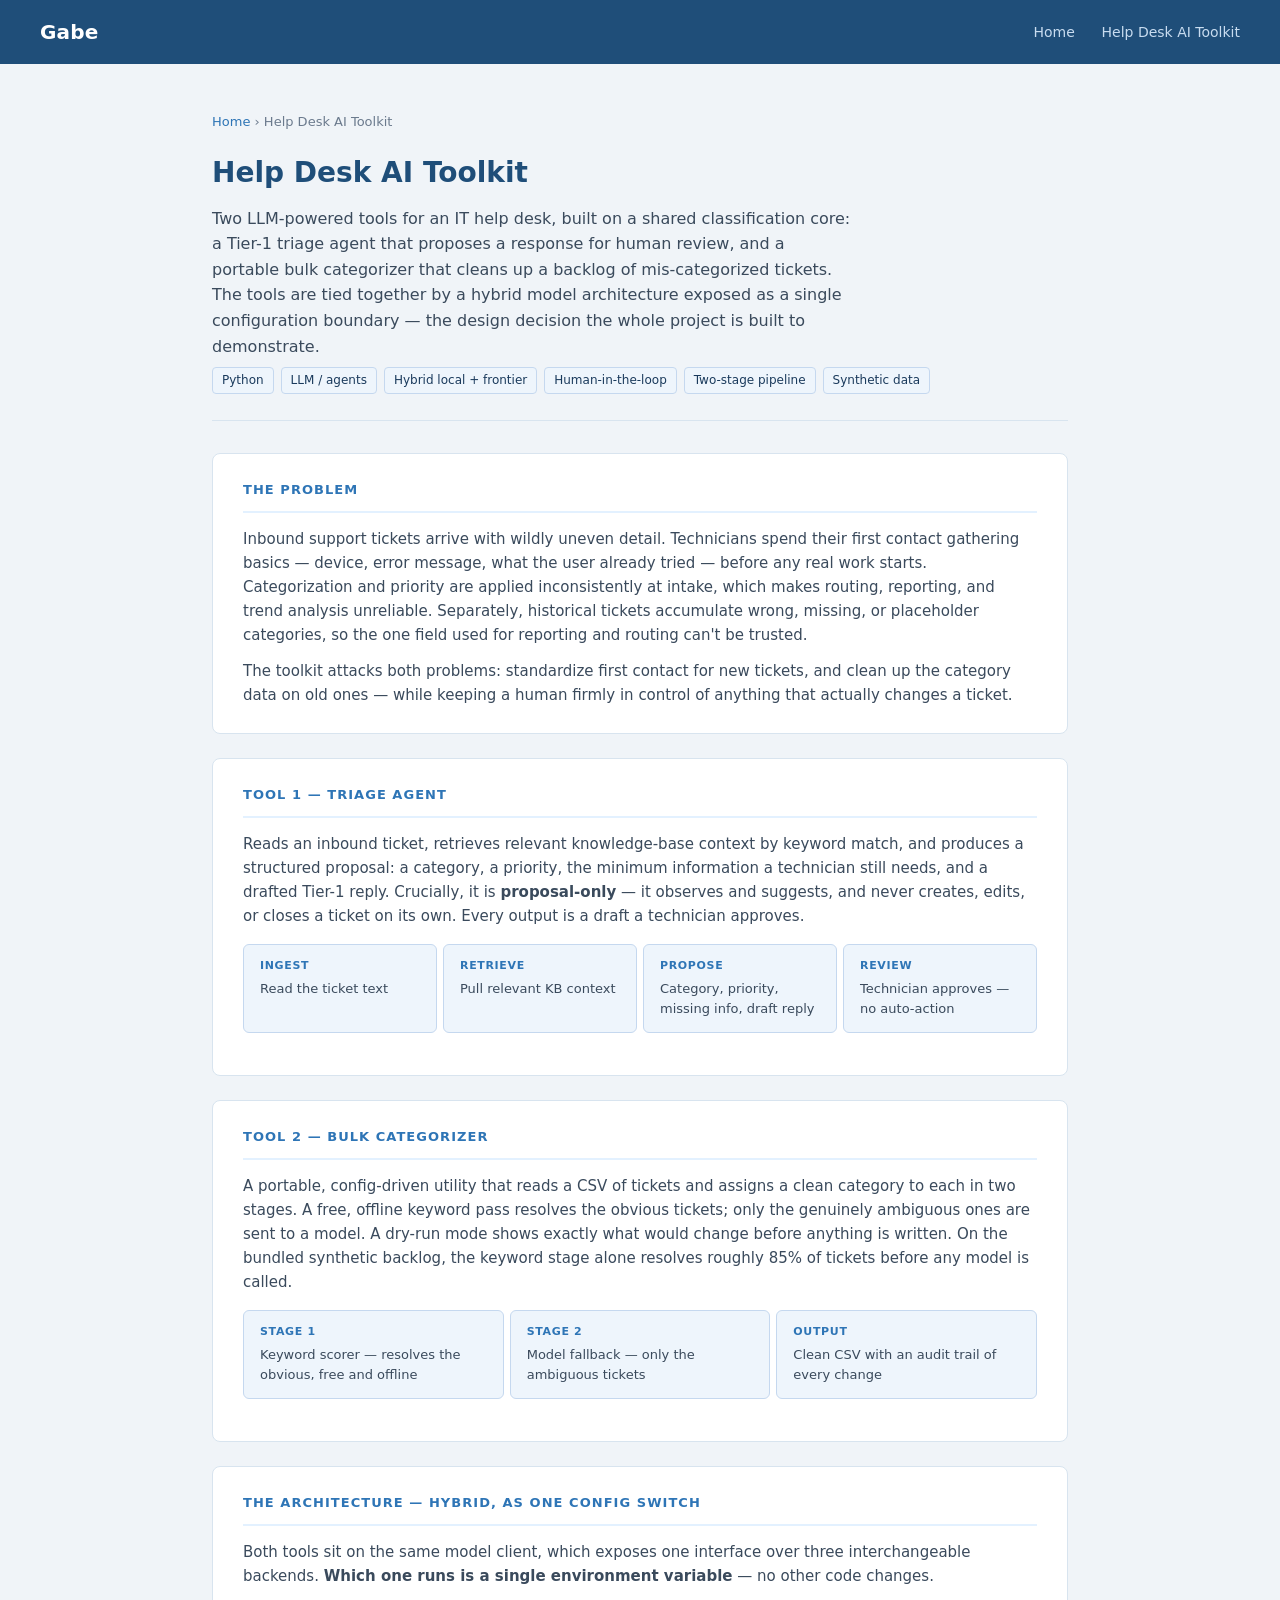
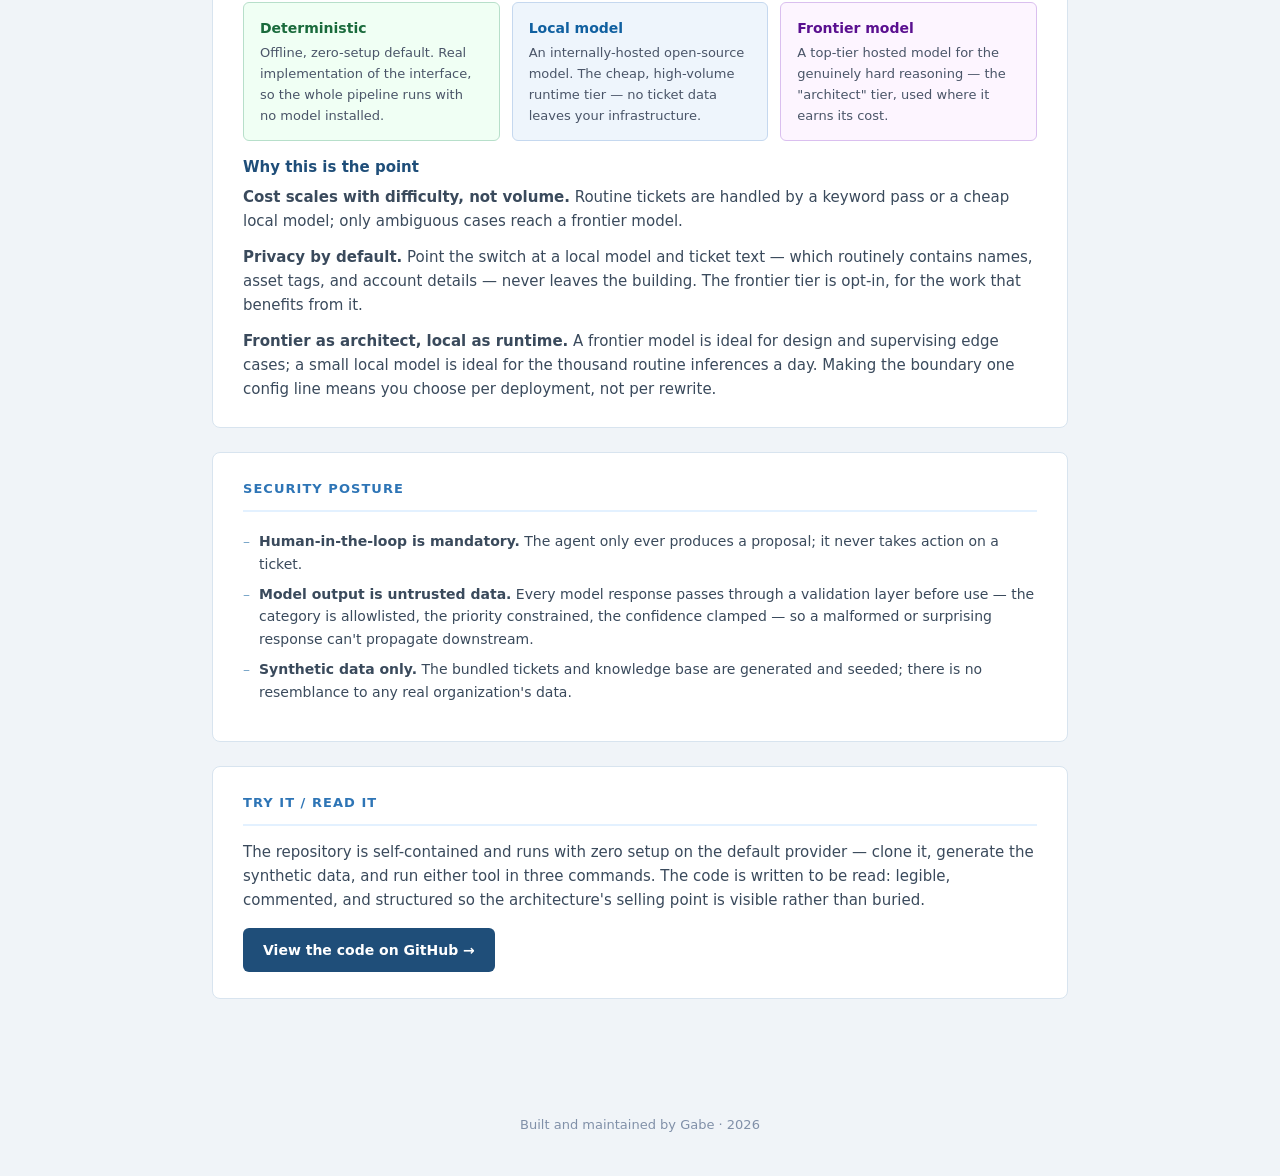
==== helpdesk-toolkit.html @ 7705eb79 "Clean-room portfolio site: landing + Help Desk AI Toolkit writeup" ====
<!DOCTYPE html>
<html lang="en">
<head>
<meta charset="UTF-8">
<meta name="viewport" content="width=device-width, initial-scale=1.0">
<meta name="description" content="Help Desk AI Toolkit — LLM-powered Tier-1 ticket triage and bulk categorization with a hybrid local/frontier model architecture.">
<title>Help Desk AI Toolkit — Gabe</title>
<link rel="stylesheet" href="assets/style.css">
</head>
<body>

<header class="site-header">
  <div class="brand">Gabe</div>
  <nav>
    <a href="index.html">Home</a>
    <a href="helpdesk-toolkit.html">Help Desk AI Toolkit</a>
  </nav>
</header>

<main class="wrap">

  <div class="breadcrumb"><a href="index.html">Home</a> &rsaquo; Help Desk AI Toolkit</div>

  <div class="page-hero">
    <h1>Help Desk AI Toolkit</h1>
    <p class="summary">
      Two LLM-powered tools for an IT help desk, built on a shared classification core:
      a Tier-1 triage agent that proposes a response for human review, and a portable
      bulk categorizer that cleans up a backlog of mis-categorized tickets. The tools are
      tied together by a hybrid model architecture exposed as a single configuration
      boundary &mdash; the design decision the whole project is built to demonstrate.
    </p>
    <div class="tags">
      <span class="tag">Python</span>
      <span class="tag">LLM / agents</span>
      <span class="tag">Hybrid local + frontier</span>
      <span class="tag">Human-in-the-loop</span>
      <span class="tag">Two-stage pipeline</span>
      <span class="tag">Synthetic data</span>
    </div>
  </div>

  <div class="section">
    <div class="section-title">The Problem</div>
    <p>
      Inbound support tickets arrive with wildly uneven detail. Technicians spend their
      first contact gathering basics &mdash; device, error message, what the user already
      tried &mdash; before any real work starts. Categorization and priority are applied
      inconsistently at intake, which makes routing, reporting, and trend analysis
      unreliable. Separately, historical tickets accumulate wrong, missing, or placeholder
      categories, so the one field used for reporting and routing can't be trusted.
    </p>
    <p>
      The toolkit attacks both problems: standardize first contact for new tickets, and
      clean up the category data on old ones &mdash; while keeping a human firmly in
      control of anything that actually changes a ticket.
    </p>
  </div>

  <div class="section">
    <div class="section-title">Tool 1 &mdash; Triage Agent</div>
    <p>
      Reads an inbound ticket, retrieves relevant knowledge-base context by keyword match,
      and produces a structured proposal: a category, a priority, the minimum information a
      technician still needs, and a drafted Tier-1 reply. Crucially, it is
      <strong>proposal-only</strong> &mdash; it observes and suggests, and never creates,
      edits, or closes a ticket on its own. Every output is a draft a technician approves.
    </p>
    <div class="pipeline">
      <div class="pipe-step"><div class="step-label">Ingest</div><div class="step-desc">Read the ticket text</div></div>
      <div class="pipe-step"><div class="step-label">Retrieve</div><div class="step-desc">Pull relevant KB context</div></div>
      <div class="pipe-step"><div class="step-label">Propose</div><div class="step-desc">Category, priority, missing info, draft reply</div></div>
      <div class="pipe-step"><div class="step-label">Review</div><div class="step-desc">Technician approves &mdash; no auto-action</div></div>
    </div>
  </div>

  <div class="section">
    <div class="section-title">Tool 2 &mdash; Bulk Categorizer</div>
    <p>
      A portable, config-driven utility that reads a CSV of tickets and assigns a clean
      category to each in two stages. A free, offline keyword pass resolves the obvious
      tickets; only the genuinely ambiguous ones are sent to a model. A dry-run mode shows
      exactly what would change before anything is written. On the bundled synthetic
      backlog, the keyword stage alone resolves roughly 85% of tickets before any model is
      called.
    </p>
    <div class="pipeline">
      <div class="pipe-step"><div class="step-label">Stage 1</div><div class="step-desc">Keyword scorer &mdash; resolves the obvious, free and offline</div></div>
      <div class="pipe-step"><div class="step-label">Stage 2</div><div class="step-desc">Model fallback &mdash; only the ambiguous tickets</div></div>
      <div class="pipe-step"><div class="step-label">Output</div><div class="step-desc">Clean CSV with an audit trail of every change</div></div>
    </div>
  </div>

  <div class="section">
    <div class="section-title">The Architecture &mdash; Hybrid, as One Config Switch</div>
    <p>
      Both tools sit on the same model client, which exposes one interface over three
      interchangeable backends. <strong>Which one runs is a single environment
      variable</strong> &mdash; no other code changes.
    </p>
    <div class="tiers">
      <div class="tier tier-mock">
        <div class="tier-name">Deterministic</div>
        <div class="tier-use">Offline, zero-setup default. Real implementation of the interface, so the whole pipeline runs with no model installed.</div>
      </div>
      <div class="tier tier-local">
        <div class="tier-name">Local model</div>
        <div class="tier-use">An internally-hosted open-source model. The cheap, high-volume runtime tier &mdash; no ticket data leaves your infrastructure.</div>
      </div>
      <div class="tier tier-frontier">
        <div class="tier-name">Frontier model</div>
        <div class="tier-use">A top-tier hosted model for the genuinely hard reasoning &mdash; the "architect" tier, used where it earns its cost.</div>
      </div>
    </div>
    <h3>Why this is the point</h3>
    <p>
      <strong>Cost scales with difficulty, not volume.</strong> Routine tickets are handled
      by a keyword pass or a cheap local model; only ambiguous cases reach a frontier model.
    </p>
    <p>
      <strong>Privacy by default.</strong> Point the switch at a local model and ticket text
      &mdash; which routinely contains names, asset tags, and account details &mdash; never
      leaves the building. The frontier tier is opt-in, for the work that benefits from it.
    </p>
    <p>
      <strong>Frontier as architect, local as runtime.</strong> A frontier model is ideal
      for design and supervising edge cases; a small local model is ideal for the thousand
      routine inferences a day. Making the boundary one config line means you choose per
      deployment, not per rewrite.
    </p>
  </div>

  <div class="section">
    <div class="section-title">Security Posture</div>
    <ul>
      <li><strong>Human-in-the-loop is mandatory.</strong> The agent only ever produces a proposal; it never takes action on a ticket.</li>
      <li><strong>Model output is untrusted data.</strong> Every model response passes through a validation layer before use &mdash; the category is allowlisted, the priority constrained, the confidence clamped &mdash; so a malformed or surprising response can't propagate downstream.</li>
      <li><strong>Synthetic data only.</strong> The bundled tickets and knowledge base are generated and seeded; there is no resemblance to any real organization's data.</li>
    </ul>
  </div>

  <div class="section">
    <div class="section-title">Try It / Read It</div>
    <p>
      The repository is self-contained and runs with zero setup on the default provider
      &mdash; clone it, generate the synthetic data, and run either tool in three commands.
      The code is written to be read: legible, commented, and structured so the
      architecture's selling point is visible rather than buried.
    </p>
    <a class="repo-link" href="https://github.com/gareisin/helpdesk-ai-toolkit" target="_blank" rel="noopener">View the code on GitHub &rarr;</a>
  </div>

</main>

<footer class="site-footer">
  Built and maintained by Gabe &middot; <span id="year"></span>
</footer>

<script>
  document.getElementById('year').textContent = new Date().getFullYear();
</script>
</body>
</html>
---- assets/style.css ----
/* Portfolio theme — clean, professional, no external dependencies. */
*, *::before, *::after { box-sizing: border-box; margin: 0; padding: 0; }
body {
  font-family: 'Segoe UI', system-ui, Arial, sans-serif;
  background: #F0F4F8; color: #1A2332; font-size: 15px; line-height: 1.6;
}
a { color: #2E75B6; }

/* Header */
.site-header {
  background: #1F4E79; color: #fff; padding: 0 40px; height: 64px;
  display: flex; align-items: center; justify-content: space-between;
}
.site-header .brand { font-size: 20px; font-weight: 700; letter-spacing: 0.01em; }
.site-header nav a {
  color: #C8DCF0; text-decoration: none; font-size: 14px; margin-left: 22px;
}
.site-header nav a:hover { color: #fff; }

/* Layout */
.wrap { max-width: 920px; margin: 0 auto; padding: 48px 32px 64px; }

/* Hero */
.hero { margin-bottom: 40px; }
.hero h1 { font-size: 34px; font-weight: 700; color: #1F4E79; margin-bottom: 6px; }
.hero .tagline { font-size: 17px; color: #2E75B6; font-weight: 600; margin-bottom: 18px; }
.hero p.about { font-size: 16px; color: #3A4A5C; max-width: 660px; }

/* Contact row */
.contact { display: flex; flex-wrap: wrap; gap: 12px; margin-top: 22px; }
.contact a, .contact span.linkbtn {
  display: inline-flex; align-items: center; gap: 7px;
  background: #fff; border: 1px solid #D8E4EF; border-radius: 6px;
  padding: 9px 16px; font-size: 14px; font-weight: 600; color: #1F4E79;
  text-decoration: none; transition: box-shadow 0.15s, transform 0.15s;
  cursor: pointer;
}
.contact a:hover, .contact span.linkbtn:hover {
  box-shadow: 0 3px 12px rgba(31,78,121,0.14); transform: translateY(-1px);
}

/* Section heading */
.section-heading {
  font-size: 13px; font-weight: 700; text-transform: uppercase; letter-spacing: 0.08em;
  color: #6B7A8D; margin: 40px 0 16px; padding-bottom: 6px; border-bottom: 1px solid #E2EAF3;
}

/* Project card */
.project-grid { display: grid; grid-template-columns: 1fr; gap: 20px; }
.project-card {
  background: #fff; border: 1px solid #D8E4EF; border-radius: 8px; padding: 26px 28px;
  text-decoration: none; color: inherit; display: block;
  transition: box-shadow 0.15s, transform 0.15s;
}
.project-card:hover { box-shadow: 0 4px 16px rgba(31,78,121,0.13); transform: translateY(-2px); }
.project-card .card-title { font-size: 19px; font-weight: 700; color: #1F4E79; margin-bottom: 8px; }
.project-card .card-summary { font-size: 15px; color: #3A4A5C; margin-bottom: 14px; }
.project-card .card-link { font-size: 14px; color: #2E75B6; font-weight: 600; }

.tags { display: flex; flex-wrap: wrap; gap: 7px; margin-top: 8px; }
.tag {
  font-size: 12px; background: #EEF5FC; color: #1A3A5C; border: 1px solid #C5D8EF;
  border-radius: 4px; padding: 3px 9px;
}

/* Project detail page */
.breadcrumb { font-size: 13px; color: #6B7A8D; margin-bottom: 18px; }
.breadcrumb a { text-decoration: none; }
.breadcrumb a:hover { text-decoration: underline; }

.page-hero { border-bottom: 1px solid #D8E4EF; padding-bottom: 26px; margin-bottom: 32px; }
.page-hero h1 { font-size: 28px; font-weight: 700; color: #1F4E79; margin-bottom: 10px; }
.page-hero .summary { font-size: 16px; color: #3A4A5C; max-width: 640px; }

.section {
  background: #fff; border: 1px solid #D8E4EF; border-radius: 8px;
  padding: 26px 30px; margin-bottom: 24px;
}
.section .section-title {
  font-size: 13px; font-weight: 700; text-transform: uppercase; letter-spacing: 0.08em;
  color: #2E75B6; margin-bottom: 14px; padding-bottom: 10px; border-bottom: 2px solid #E3F1FF;
}
.section h3 { font-size: 15px; font-weight: 700; color: #1F4E79; margin: 16px 0 6px; }
.section h3:first-of-type { margin-top: 0; }
.section p { color: #3A4A5C; margin-bottom: 12px; }
.section p:last-child { margin-bottom: 0; }
.section ul { list-style: none; padding: 0; margin: 8px 0; }
.section ul li { font-size: 14px; color: #3A4A5C; padding: 4px 0 4px 16px; position: relative; }
.section ul li::before { content: "\2013"; position: absolute; left: 0; color: #7BA7C9; }

/* Pipeline strip */
.pipeline { display: flex; flex-wrap: wrap; gap: 6px; margin: 16px 0; }
.pipe-step {
  background: #EEF5FC; border: 1px solid #C5D8EF; border-radius: 6px;
  padding: 12px 16px; flex: 1; min-width: 130px;
}
.pipe-step .step-label {
  font-size: 11px; font-weight: 700; text-transform: uppercase; letter-spacing: 0.06em;
  color: #2E75B6; margin-bottom: 4px;
}
.pipe-step .step-desc { font-size: 13px; color: #3A4A5C; }

/* Provider tiers */
.tiers { display: grid; grid-template-columns: repeat(3, 1fr); gap: 12px; margin: 14px 0; }
.tier { border-radius: 6px; padding: 14px 16px; border: 1px solid; }
.tier-mock { background: #F0FFF4; border-color: #B7DFCA; }
.tier-local { background: #EEF5FC; border-color: #C5D8EF; }
.tier-frontier { background: #FDF5FF; border-color: #DABFEF; }
.tier .tier-name { font-weight: 700; font-size: 14px; margin-bottom: 4px; }
.tier-mock .tier-name { color: #1A6B3C; }
.tier-local .tier-name { color: #1060A0; }
.tier-frontier .tier-name { color: #5A1090; }
.tier .tier-use { font-size: 13px; color: #4A5568; }

.repo-link {
  display: inline-block; background: #1F4E79; color: #fff; text-decoration: none;
  font-weight: 600; font-size: 14px; border-radius: 6px; padding: 11px 20px; margin-top: 4px;
}
.repo-link:hover { background: #16395C; }

/* Footer */
.site-footer {
  text-align: center; color: #8090A8; font-size: 13px; padding: 28px 16px 40px;
}

@media (max-width: 640px) {
  .tiers { grid-template-columns: 1fr; }
  .site-header { padding: 0 20px; }
  .wrap { padding: 32px 20px 48px; }
}
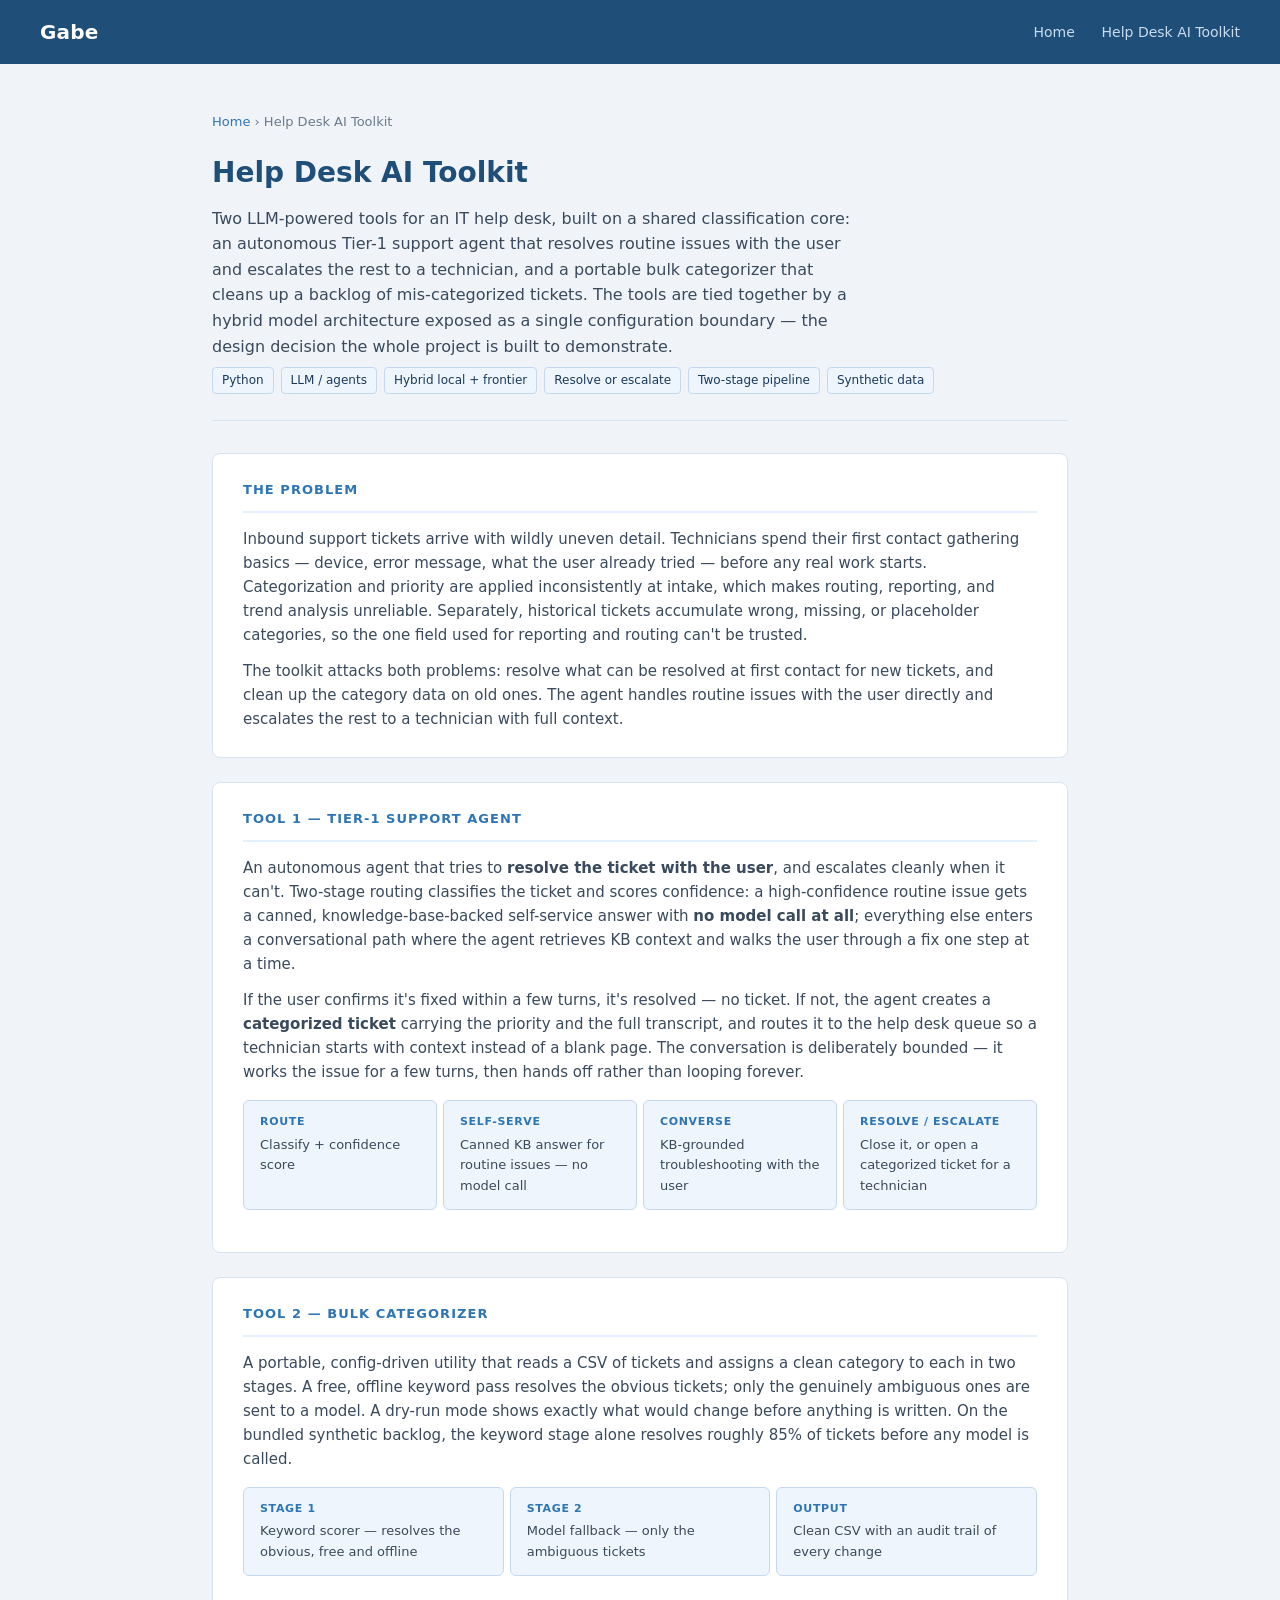
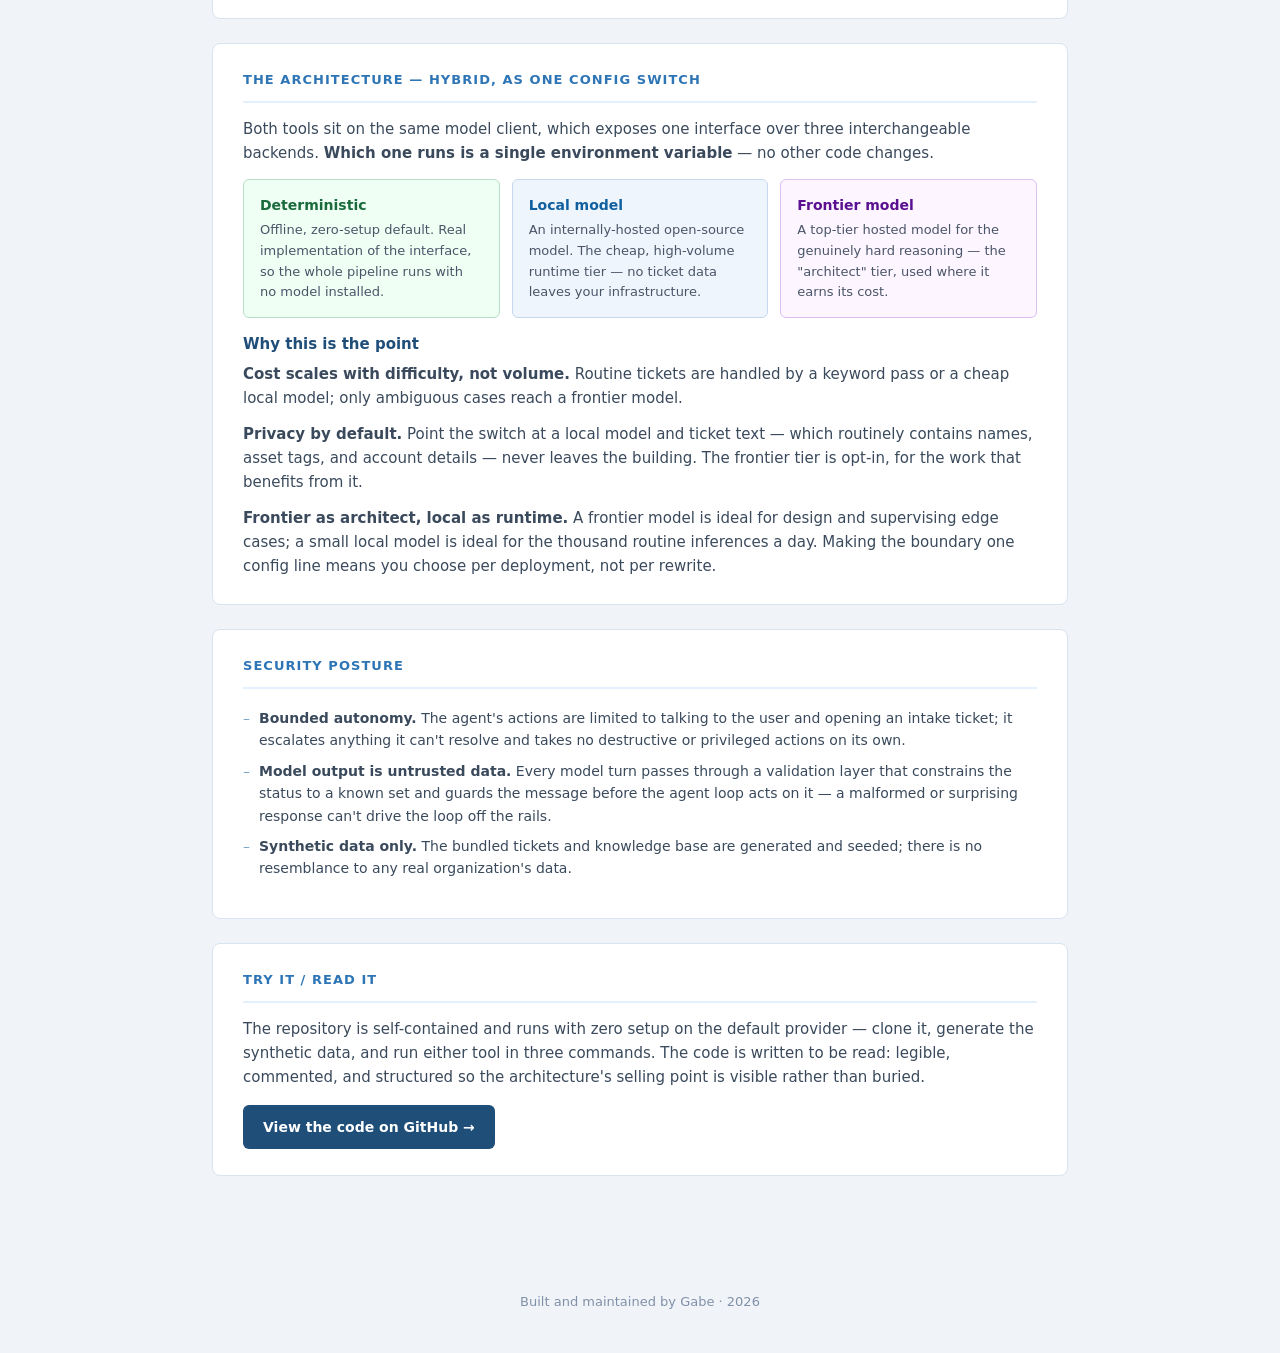
==== commit 2d46fcf4: "Update toolkit writeup to the autonomous Tier-1 support agent (resolve or escalate)" ====
--- a/helpdesk-toolkit.html
+++ b/helpdesk-toolkit.html
@@ -3,7 +3,7 @@
 <head>
 <meta charset="UTF-8">
 <meta name="viewport" content="width=device-width, initial-scale=1.0">
-<meta name="description" content="Help Desk AI Toolkit — LLM-powered Tier-1 ticket triage and bulk categorization with a hybrid local/frontier model architecture.">
+<meta name="description" content="Help Desk AI Toolkit — an autonomous Tier-1 support agent (resolve or escalate) and a bulk categorizer, with a hybrid local/frontier model architecture.">
 <title>Help Desk AI Toolkit — Gabe</title>
 <link rel="stylesheet" href="assets/style.css">
 </head>
@@ -25,16 +25,17 @@
     <h1>Help Desk AI Toolkit</h1>
     <p class="summary">
       Two LLM-powered tools for an IT help desk, built on a shared classification core:
-      a Tier-1 triage agent that proposes a response for human review, and a portable
-      bulk categorizer that cleans up a backlog of mis-categorized tickets. The tools are
-      tied together by a hybrid model architecture exposed as a single configuration
-      boundary &mdash; the design decision the whole project is built to demonstrate.
+      an autonomous Tier-1 support agent that resolves routine issues with the user and
+      escalates the rest to a technician, and a portable bulk categorizer that cleans up a
+      backlog of mis-categorized tickets. The tools are tied together by a hybrid model
+      architecture exposed as a single configuration boundary &mdash; the design decision
+      the whole project is built to demonstrate.
     </p>
     <div class="tags">
       <span class="tag">Python</span>
       <span class="tag">LLM / agents</span>
       <span class="tag">Hybrid local + frontier</span>
-      <span class="tag">Human-in-the-loop</span>
+      <span class="tag">Resolve or escalate</span>
       <span class="tag">Two-stage pipeline</span>
       <span class="tag">Synthetic data</span>
     </div>
@@ -51,26 +52,34 @@
       categories, so the one field used for reporting and routing can't be trusted.
     </p>
     <p>
-      The toolkit attacks both problems: standardize first contact for new tickets, and
-      clean up the category data on old ones &mdash; while keeping a human firmly in
-      control of anything that actually changes a ticket.
+      The toolkit attacks both problems: resolve what can be resolved at first contact for
+      new tickets, and clean up the category data on old ones. The agent handles routine
+      issues with the user directly and escalates the rest to a technician with full context.
     </p>
   </div>
 
   <div class="section">
-    <div class="section-title">Tool 1 &mdash; Triage Agent</div>
+    <div class="section-title">Tool 1 &mdash; Tier-1 Support Agent</div>
     <p>
-      Reads an inbound ticket, retrieves relevant knowledge-base context by keyword match,
-      and produces a structured proposal: a category, a priority, the minimum information a
-      technician still needs, and a drafted Tier-1 reply. Crucially, it is
-      <strong>proposal-only</strong> &mdash; it observes and suggests, and never creates,
-      edits, or closes a ticket on its own. Every output is a draft a technician approves.
+      An autonomous agent that tries to <strong>resolve the ticket with the user</strong>, and
+      escalates cleanly when it can't. Two-stage routing classifies the ticket and scores
+      confidence: a high-confidence routine issue gets a canned, knowledge-base-backed
+      self-service answer with <strong>no model call at all</strong>; everything else enters a
+      conversational path where the agent retrieves KB context and walks the user through a fix
+      one step at a time.
+    </p>
+    <p>
+      If the user confirms it's fixed within a few turns, it's resolved &mdash; no ticket. If
+      not, the agent creates a <strong>categorized ticket</strong> carrying the priority and the
+      full transcript, and routes it to the help desk queue so a technician starts with context
+      instead of a blank page. The conversation is deliberately bounded &mdash; it works the
+      issue for a few turns, then hands off rather than looping forever.
     </p>
     <div class="pipeline">
-      <div class="pipe-step"><div class="step-label">Ingest</div><div class="step-desc">Read the ticket text</div></div>
-      <div class="pipe-step"><div class="step-label">Retrieve</div><div class="step-desc">Pull relevant KB context</div></div>
-      <div class="pipe-step"><div class="step-label">Propose</div><div class="step-desc">Category, priority, missing info, draft reply</div></div>
-      <div class="pipe-step"><div class="step-label">Review</div><div class="step-desc">Technician approves &mdash; no auto-action</div></div>
+      <div class="pipe-step"><div class="step-label">Route</div><div class="step-desc">Classify + confidence score</div></div>
+      <div class="pipe-step"><div class="step-label">Self-serve</div><div class="step-desc">Canned KB answer for routine issues &mdash; no model call</div></div>
+      <div class="pipe-step"><div class="step-label">Converse</div><div class="step-desc">KB-grounded troubleshooting with the user</div></div>
+      <div class="pipe-step"><div class="step-label">Resolve / escalate</div><div class="step-desc">Close it, or open a categorized ticket for a technician</div></div>
     </div>
   </div>
 
@@ -133,8 +142,8 @@
   <div class="section">
     <div class="section-title">Security Posture</div>
     <ul>
-      <li><strong>Human-in-the-loop is mandatory.</strong> The agent only ever produces a proposal; it never takes action on a ticket.</li>
-      <li><strong>Model output is untrusted data.</strong> Every model response passes through a validation layer before use &mdash; the category is allowlisted, the priority constrained, the confidence clamped &mdash; so a malformed or surprising response can't propagate downstream.</li>
+      <li><strong>Bounded autonomy.</strong> The agent's actions are limited to talking to the user and opening an intake ticket; it escalates anything it can't resolve and takes no destructive or privileged actions on its own.</li>
+      <li><strong>Model output is untrusted data.</strong> Every model turn passes through a validation layer that constrains the status to a known set and guards the message before the agent loop acts on it &mdash; a malformed or surprising response can't drive the loop off the rails.</li>
       <li><strong>Synthetic data only.</strong> The bundled tickets and knowledge base are generated and seeded; there is no resemblance to any real organization's data.</li>
     </ul>
   </div>
